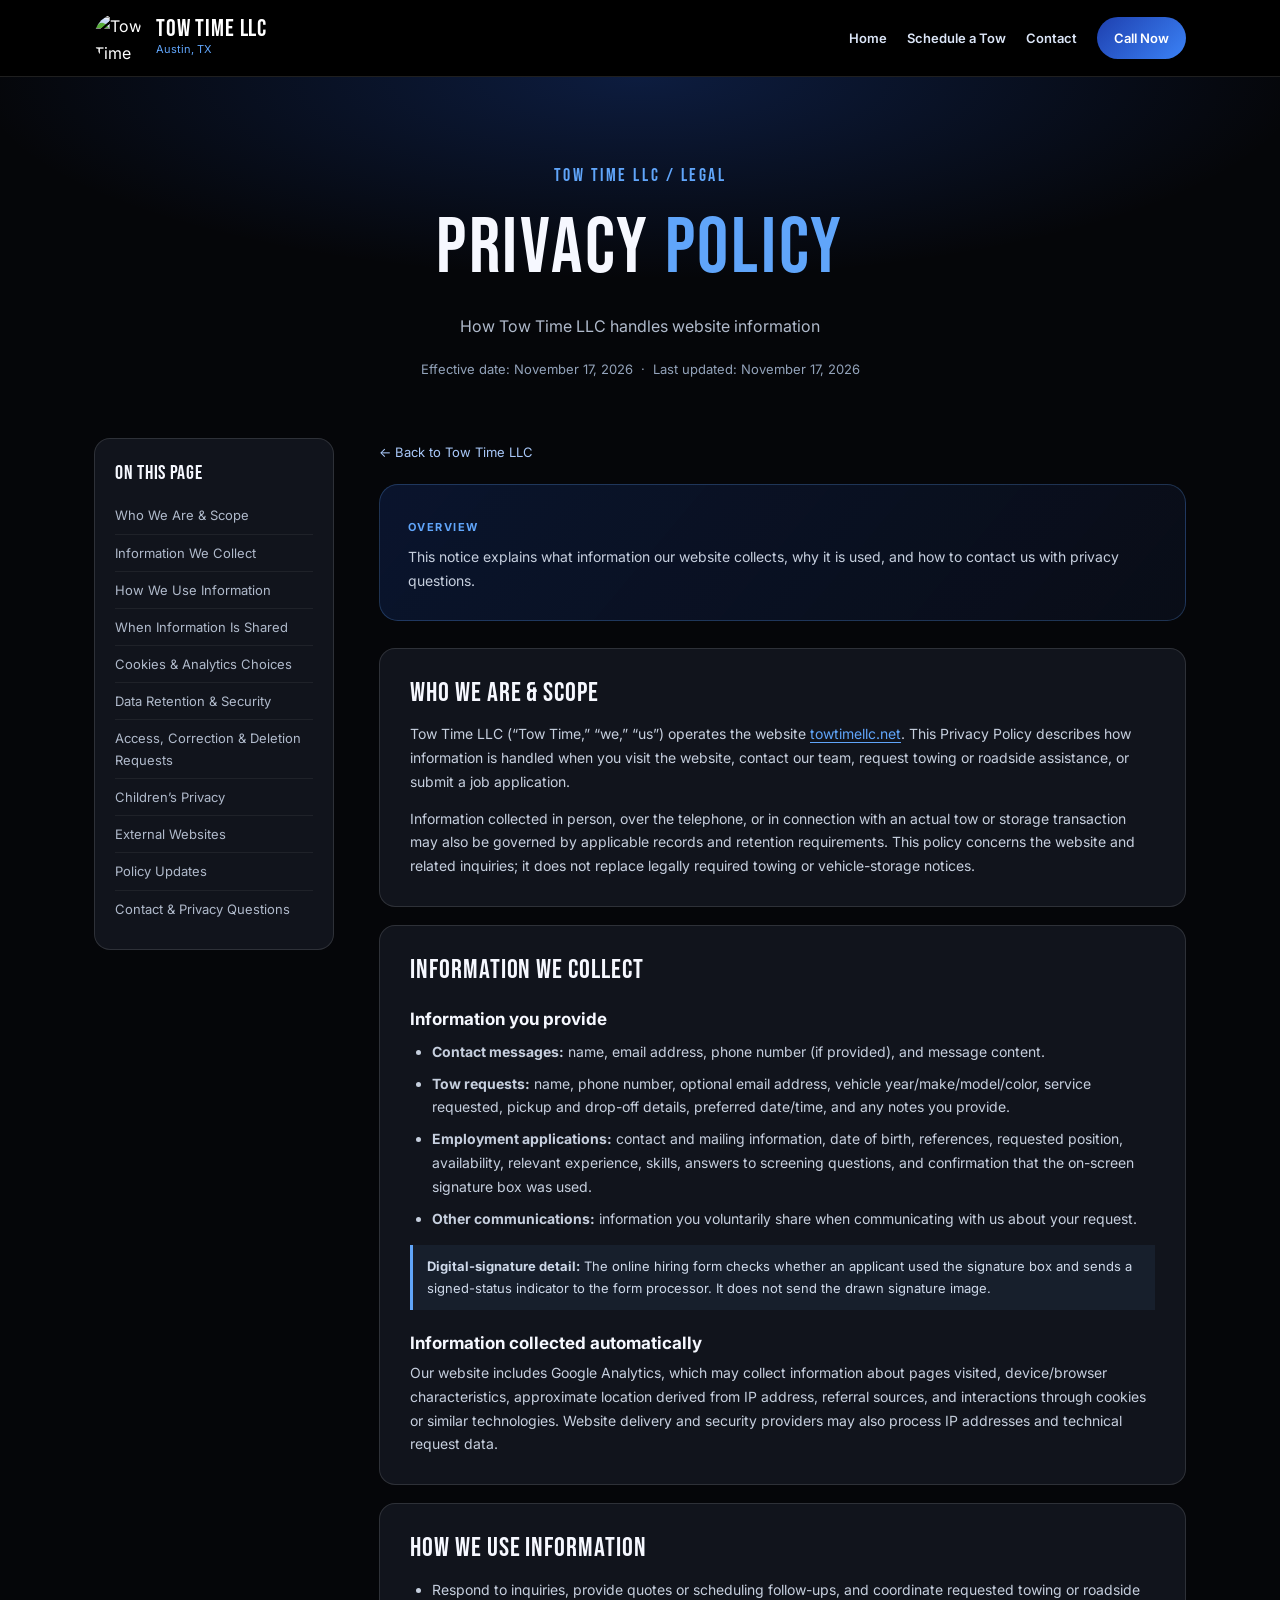
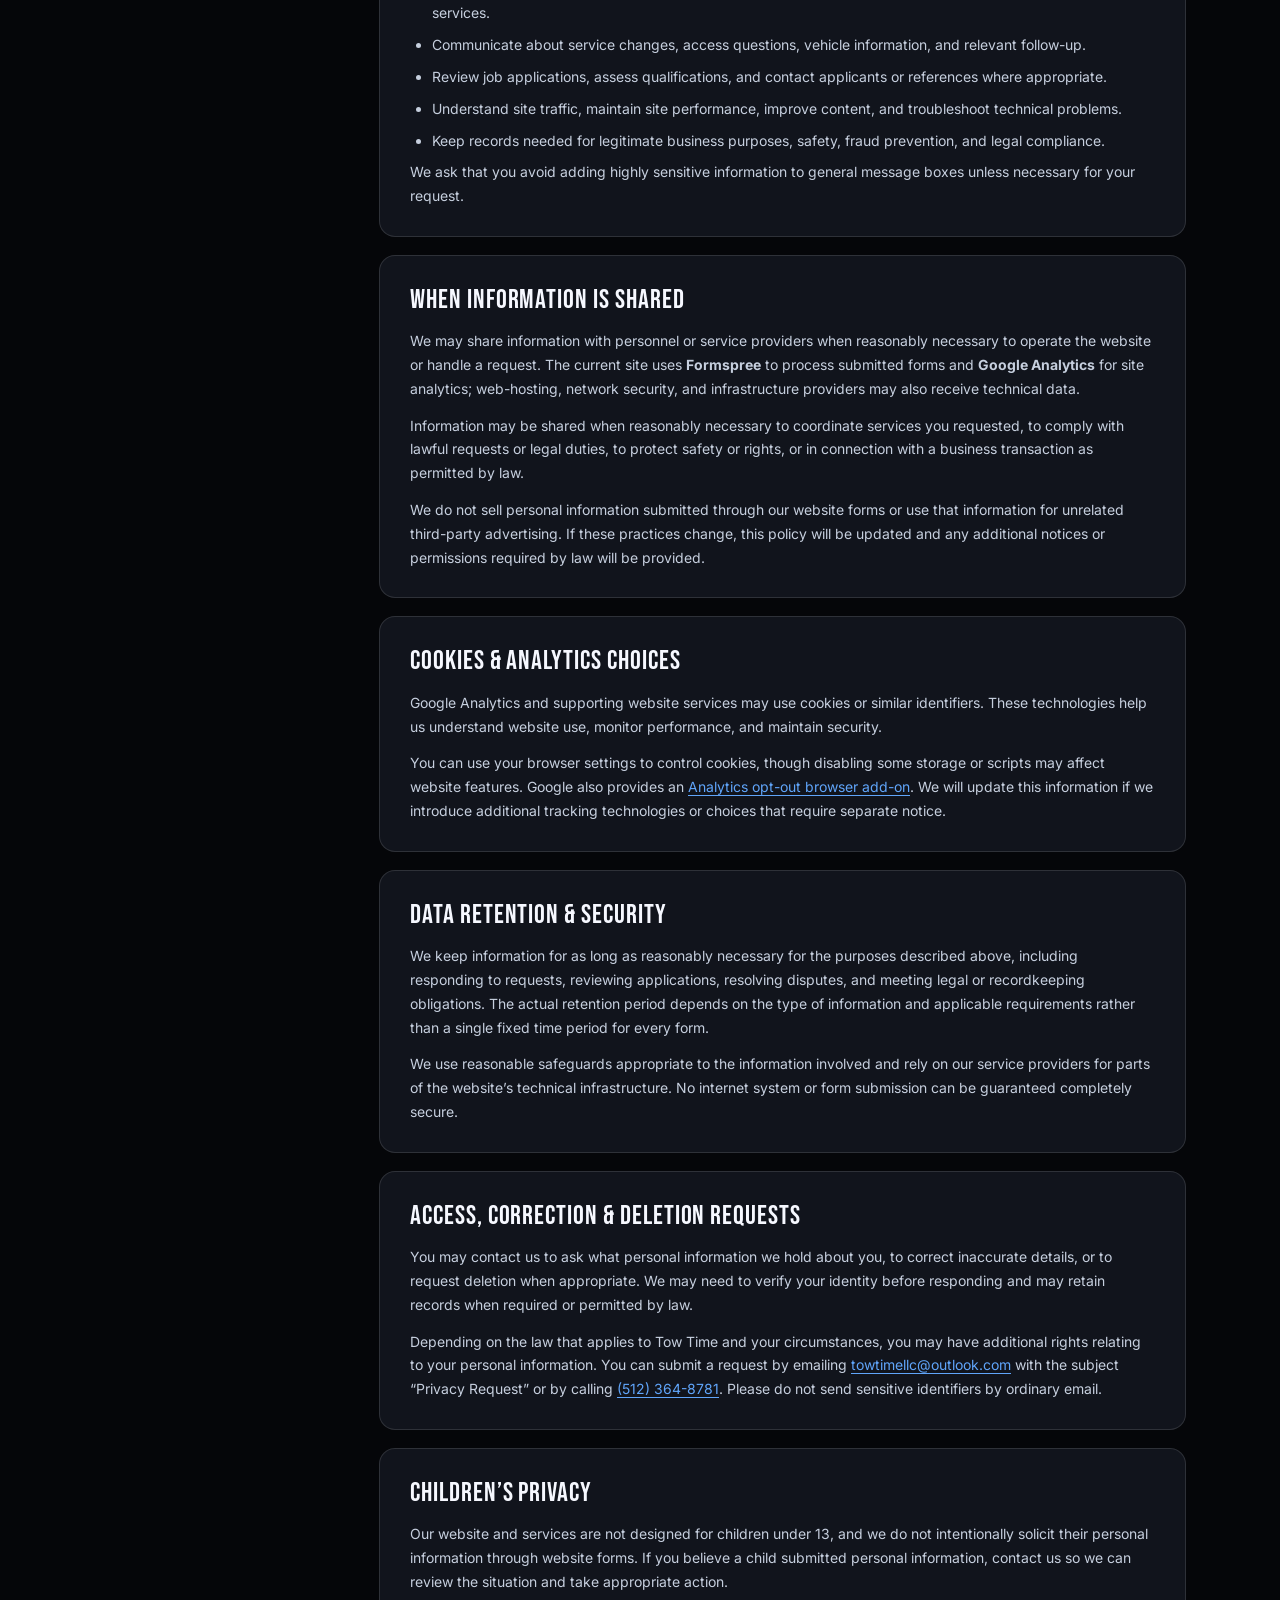
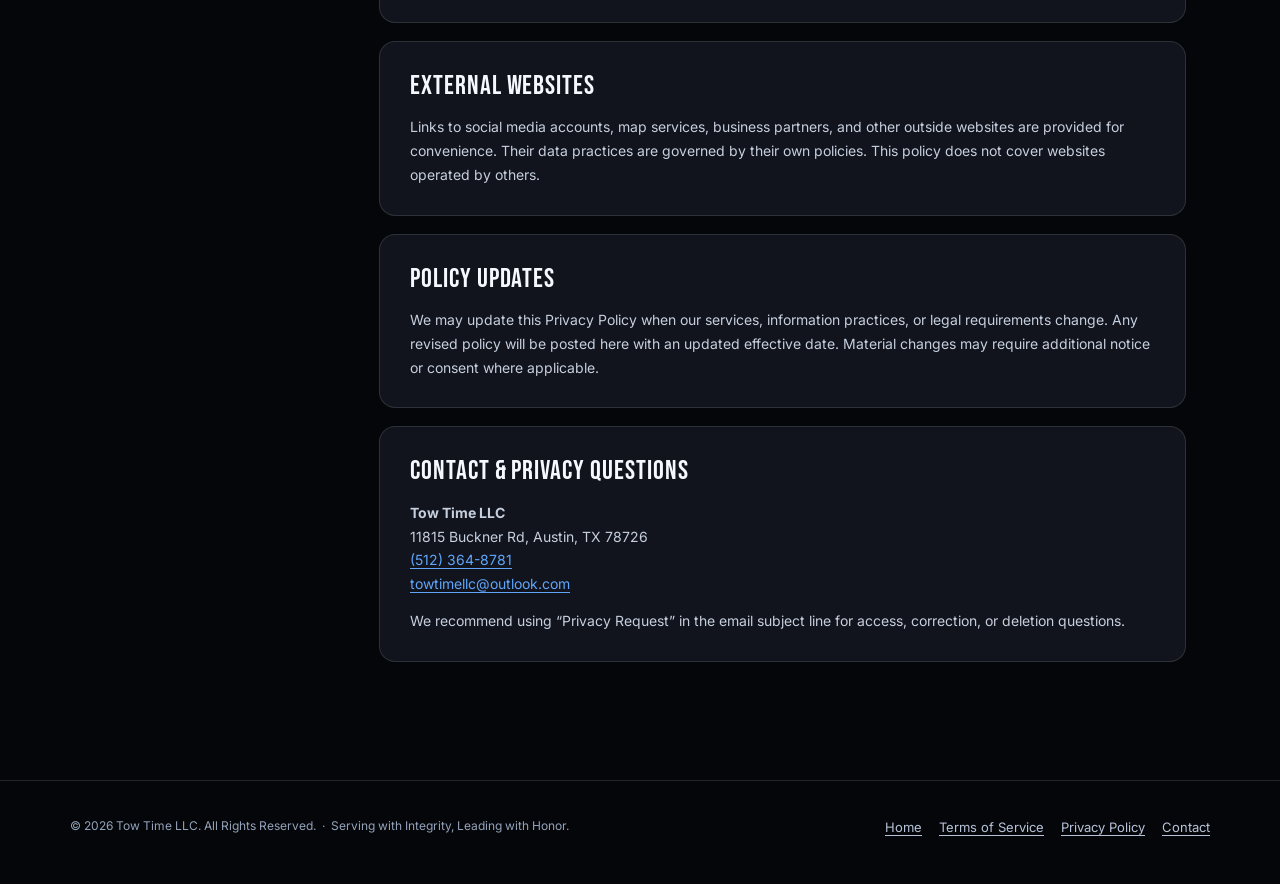
==== privacy/index.html @ bc755dc5 "Add files via upload" ====
<!doctype html>
<html lang="en"><head>
<meta charset="utf-8"><meta name="viewport" content="width=device-width, initial-scale=1">
<title>Privacy Policy | Tow Time LLC</title>
<meta name="description" content="How Tow Time LLC handles website information. Read Tow Time LLC's privacy policy.">
<link rel="canonical" href="https://towtimellc.net/privacy">
<meta property="og:type" content="website"><meta property="og:title" content="Privacy Policy | Tow Time LLC"><meta property="og:description" content="How Tow Time LLC handles website information"><meta property="og:url" content="https://towtimellc.net/privacy">
<link rel="icon" type="image/png" href="https://i.ibb.co/rKzvTGwb/Tow-Time-LL-Clock.png">
<link rel="preconnect" href="https://fonts.googleapis.com"><link rel="preconnect" href="https://fonts.gstatic.com" crossorigin>
<link href="https://fonts.googleapis.com/css2?family=Bebas+Neue&amp;family=Inter:wght@400;500;600;700&amp;display=swap" rel="stylesheet">
<link href="../assets/legal.css" rel="stylesheet">
</head><body>
<header><div class="nav">
<a class="brand" href="../" aria-label="Tow Time LLC home"><img src="https://i.ibb.co/rKzvTGwb/Tow-Time-LL-Clock.png" alt="Tow Time LLC logo"><span><span class="brand-title">TOW TIME LLC</span><span class="brand-sub">Austin, TX</span></span></a>
<nav class="nav-actions" aria-label="Main navigation"><a class="optional" href="../">Home</a><a class="optional" href="../#schedule">Schedule a Tow</a><a class="contact-nav" href="../#contact">Contact</a><a class="call" href="tel:+15123648781">Call Now</a></nav>
</div></header>
<main>
<div class="hero"><p class="eyebrow">Tow Time LLC / Legal</p><h1>Privacy <span class="accent">Policy</span></h1><p class="dek">How Tow Time LLC handles website information</p><p class="date">Effective date: November 17, 2026 &nbsp;·&nbsp; Last updated: November 17, 2026</p></div>
<div class="layout">
<aside class="toc" aria-label="On this page"><h2>On this page</h2><div class="links"><a href="#scope">Who We Are &amp; Scope</a>
<a href="#collected">Information We Collect</a>
<a href="#uses">How We Use Information</a>
<a href="#sharing">When Information Is Shared</a>
<a href="#cookies">Cookies &amp; Analytics Choices</a>
<a href="#retention">Data Retention &amp; Security</a>
<a href="#rights">Access, Correction &amp; Deletion Requests</a>
<a href="#children">Children’s Privacy</a>
<a href="#links">External Websites</a>
<a href="#changes">Policy Updates</a>
<a href="#contact">Contact &amp; Privacy Questions</a></div></aside>
<article class="legal-copy" aria-label="Privacy Policy"><a class="back-link" href="../">← Back to Tow Time LLC</a><div class="intro"><span class="kicker">Overview</span><p>This notice explains what information our website collects, why it is used, and how to contact us with privacy questions.</p></div>
<section id="scope" aria-labelledby="heading-scope"><h2 id="heading-scope">Who We Are &amp; Scope</h2><p>Tow Time LLC (“Tow Time,” “we,” “us”) operates the website <a href="https://towtimellc.net/">towtimellc.net</a>. This Privacy Policy describes how information is handled when you visit the website, contact our team, request towing or roadside assistance, or submit a job application.</p><p>Information collected in person, over the telephone, or in connection with an actual tow or storage transaction may also be governed by applicable records and retention requirements. This policy concerns the website and related inquiries; it does not replace legally required towing or vehicle-storage notices.</p></section>
<section id="collected" aria-labelledby="heading-collected"><h2 id="heading-collected">Information We Collect</h2><h3>Information you provide</h3><ul><li><strong>Contact messages:</strong> name, email address, phone number (if provided), and message content.</li><li><strong>Tow requests:</strong> name, phone number, optional email address, vehicle year/make/model/color, service requested, pickup and drop-off details, preferred date/time, and any notes you provide.</li><li><strong>Employment applications:</strong> contact and mailing information, date of birth, references, requested position, availability, relevant experience, skills, answers to screening questions, and confirmation that the on-screen signature box was used.</li><li><strong>Other communications:</strong> information you voluntarily share when communicating with us about your request.</li></ul><div class="inline-note"><strong>Digital-signature detail:</strong> The online hiring form checks whether an applicant used the signature box and sends a signed-status indicator to the form processor. It does not send the drawn signature image.</div><h3>Information collected automatically</h3><p>Our website includes Google Analytics, which may collect information about pages visited, device/browser characteristics, approximate location derived from IP address, referral sources, and interactions through cookies or similar technologies. Website delivery and security providers may also process IP addresses and technical request data.</p></section>
<section id="uses" aria-labelledby="heading-uses"><h2 id="heading-uses">How We Use Information</h2><ul><li>Respond to inquiries, provide quotes or scheduling follow-ups, and coordinate requested towing or roadside services.</li><li>Communicate about service changes, access questions, vehicle information, and relevant follow-up.</li><li>Review job applications, assess qualifications, and contact applicants or references where appropriate.</li><li>Understand site traffic, maintain site performance, improve content, and troubleshoot technical problems.</li><li>Keep records needed for legitimate business purposes, safety, fraud prevention, and legal compliance.</li></ul><p>We ask that you avoid adding highly sensitive information to general message boxes unless necessary for your request.</p></section>
<section id="sharing" aria-labelledby="heading-sharing"><h2 id="heading-sharing">When Information Is Shared</h2><p>We may share information with personnel or service providers when reasonably necessary to operate the website or handle a request. The current site uses <strong>Formspree</strong> to process submitted forms and <strong>Google Analytics</strong> for site analytics; web-hosting, network security, and infrastructure providers may also receive technical data.</p><p>Information may be shared when reasonably necessary to coordinate services you requested, to comply with lawful requests or legal duties, to protect safety or rights, or in connection with a business transaction as permitted by law.</p><p>We do not sell personal information submitted through our website forms or use that information for unrelated third-party advertising. If these practices change, this policy will be updated and any additional notices or permissions required by law will be provided.</p></section>
<section id="cookies" aria-labelledby="heading-cookies"><h2 id="heading-cookies">Cookies &amp; Analytics Choices</h2><p>Google Analytics and supporting website services may use cookies or similar identifiers. These technologies help us understand website use, monitor performance, and maintain security.</p><p>You can use your browser settings to control cookies, though disabling some storage or scripts may affect website features. Google also provides an <a href="https://tools.google.com/dlpage/gaoptout" target="_blank" rel="noopener noreferrer">Analytics opt-out browser add-on</a>. We will update this information if we introduce additional tracking technologies or choices that require separate notice.</p></section>
<section id="retention" aria-labelledby="heading-retention"><h2 id="heading-retention">Data Retention &amp; Security</h2><p>We keep information for as long as reasonably necessary for the purposes described above, including responding to requests, reviewing applications, resolving disputes, and meeting legal or recordkeeping obligations. The actual retention period depends on the type of information and applicable requirements rather than a single fixed time period for every form.</p><p>We use reasonable safeguards appropriate to the information involved and rely on our service providers for parts of the website’s technical infrastructure. No internet system or form submission can be guaranteed completely secure.</p></section>
<section id="rights" aria-labelledby="heading-rights"><h2 id="heading-rights">Access, Correction &amp; Deletion Requests</h2><p>You may contact us to ask what personal information we hold about you, to correct inaccurate details, or to request deletion when appropriate. We may need to verify your identity before responding and may retain records when required or permitted by law.</p><p>Depending on the law that applies to Tow Time and your circumstances, you may have additional rights relating to your personal information. You can submit a request by emailing <a href="mailto:towtimellc@outlook.com?subject=Privacy%20Request">towtimellc@outlook.com</a> with the subject “Privacy Request” or by calling <a href="tel:+15123648781">(512) 364-8781</a>. Please do not send sensitive identifiers by ordinary email.</p></section>
<section id="children" aria-labelledby="heading-children"><h2 id="heading-children">Children’s Privacy</h2><p>Our website and services are not designed for children under 13, and we do not intentionally solicit their personal information through website forms. If you believe a child submitted personal information, contact us so we can review the situation and take appropriate action.</p></section>
<section id="links" aria-labelledby="heading-links"><h2 id="heading-links">External Websites</h2><p>Links to social media accounts, map services, business partners, and other outside websites are provided for convenience. Their data practices are governed by their own policies. This policy does not cover websites operated by others.</p></section>
<section id="changes" aria-labelledby="heading-changes"><h2 id="heading-changes">Policy Updates</h2><p>We may update this Privacy Policy when our services, information practices, or legal requirements change. Any revised policy will be posted here with an updated effective date. Material changes may require additional notice or consent where applicable.</p></section>
<section id="contact" aria-labelledby="heading-contact"><h2 id="heading-contact">Contact &amp; Privacy Questions</h2><p><strong>Tow Time LLC</strong><br>11815 Buckner Rd, Austin, TX 78726<br><a href="tel:+15123648781">(512) 364-8781</a><br><a href="mailto:towtimellc@outlook.com?subject=Privacy%20Request">towtimellc@outlook.com</a></p><p>We recommend using “Privacy Request” in the email subject line for access, correction, or deletion questions.</p></section>
</article></div></main>
<footer><div class="inner"><p>© 2026 Tow Time LLC. All Rights Reserved. &nbsp;·&nbsp; Serving with Integrity, Leading with Honor.</p><nav aria-label="Legal and site navigation"><a href="../">Home</a><a href="../terms/" >Terms of Service</a><a href="../privacy/" aria-current="page">Privacy Policy</a><a href="../#contact">Contact</a></nav></div></footer>
</body></html>
---- assets/legal.css ----
/* Tow Time LLC — Legal pages. Shares the original brand palette. */
:root{color-scheme:dark;--bg:#050609;--surface:#11141c;--line:rgba(255,255,255,.12);--text:#f6f8ff;--muted:#b0bacb;--blue:#60a5fa;--blue-strong:#2563eb}
*{box-sizing:border-box}html{scroll-behavior:smooth;scroll-padding-top:105px}body{margin:0;background:var(--bg);color:var(--text);font-family:'Inter',Arial,sans-serif;line-height:1.7}a{color:var(--blue);text-underline-offset:3px}a:hover{color:#bfdbfe}button,a{outline-offset:3px}h1,h2,h3{line-height:1.2;margin:0}h1,h2,.brand-title,.eyebrow{font-family:'Bebas Neue',Impact,sans-serif;font-weight:400;letter-spacing:.035em}header{position:sticky;top:0;background:rgba(0,0,0,.93);backdrop-filter:blur(15px);border-bottom:1px solid var(--line);z-index:20}.nav{max-width:1140px;padding:13px 24px;margin:auto;display:flex;align-items:center;gap:18px;justify-content:space-between}.brand{display:flex;align-items:center;gap:12px;text-decoration:none;color:white;flex-shrink:0}.brand img{width:50px;height:50px;object-fit:cover;border-radius:50%}.brand-title{display:block;font-size:24px;line-height:1}.brand-sub{display:block;color:var(--blue);font-size:11px;line-height:1.6}.nav-actions{display:flex;flex-wrap:wrap;gap:20px;align-items:center}.nav-actions a{font-size:13px;color:#dbe5f7;text-decoration:none;font-weight:600}.nav-actions a:hover{color:var(--blue)}.call{color:#fff!important;background:linear-gradient(135deg,#1e40af,#3b82f6);padding:10px 17px;border-radius:999px}.call:hover{opacity:.9}.hero{padding:84px 24px 58px;background:radial-gradient(ellipse 65% 70% at 50% 0%,rgba(37,99,235,.24),transparent 80%);text-align:center}.eyebrow{color:var(--blue);font-size:18px;margin:0 0 10px;letter-spacing:.14em;text-transform:uppercase}.hero h1{font-size:clamp(48px,8vw,78px);text-transform:uppercase}.accent{color:var(--blue)}.dek{color:var(--muted);max-width:680px;margin:18px auto 0;font-size:16px}.date{font-size:13px;color:#93a3ba;margin:18px auto 0}.layout{display:grid;grid-template-columns:240px minmax(0,1fr);gap:45px;max-width:1140px;margin:0 auto;padding:0 24px 100px;align-items:start}.toc{position:sticky;top:100px;border:1px solid var(--line);border-radius:16px;background:var(--surface);padding:22px 20px;max-height:calc(100vh - 120px);overflow:auto}.toc h2{font-size:20px;margin-bottom:12px}.toc a{display:block;font-size:13px;color:var(--muted);text-decoration:none;padding:7px 0;border-bottom:1px solid rgba(255,255,255,.06)}.toc a:last-of-type{border:0}.toc a:hover{color:var(--blue)}.legal-copy{min-width:0}.intro{background:linear-gradient(130deg,rgba(37,99,235,.16),rgba(12,17,31,.65));border:1px solid rgba(96,165,250,.25);border-radius:19px;padding:27px 28px;margin-bottom:27px}.intro p{margin:0;color:#e0e8f5}.legal-copy section{background:var(--surface);border:1px solid var(--line);border-radius:16px;padding:28px 30px;margin-bottom:18px;scroll-margin-top:108px}.legal-copy h2{font-size:27px;margin-bottom:13px}.legal-copy h3{font-size:17px;font-family:Inter,sans-serif;font-weight:700;margin:23px 0 8px}.legal-copy p,.legal-copy li{font-size:14px;color:#c6cfde}.legal-copy p{margin:0 0 13px}.legal-copy p:last-child{margin-bottom:0}.legal-copy ul{padding-left:22px;margin:10px 0 0}.legal-copy li{margin-bottom:8px}.policy-contact{background:linear-gradient(135deg,rgba(30,64,175,.18),rgba(59,130,246,.05))!important}.kicker{display:inline-block;font-size:11px;letter-spacing:.13em;text-transform:uppercase;color:var(--blue);font-weight:700;margin-bottom:9px}.inline-note{border-left:3px solid var(--blue);padding:10px 14px;background:rgba(96,165,250,.07);margin:15px 0;color:#ced9ea;font-size:13px}footer{border-top:1px solid var(--line);padding:32px 24px 44px;color:#93a3ba}footer .inner{max-width:1140px;margin:auto;display:flex;gap:20px;align-items:center;justify-content:space-between;flex-wrap:wrap}footer a{font-size:13px;margin-left:17px;color:#b7c3d9}footer p{font-size:12px;margin:0}.back-link{display:inline-block;margin-bottom:20px;font-size:13px;text-decoration:none;color:#a9c8f9}@media(max-width:800px){.layout{grid-template-columns:1fr;gap:20px}.toc{position:static;max-height:none;display:block;padding:15px 19px}.toc .links{display:flex;gap:6px 16px;flex-wrap:wrap}.toc a{border:0;padding:3px 0}.toc h2{margin-bottom:5px}.hero{padding:54px 20px 38px}.legal-copy section{padding:23px 20px}.intro{padding:23px 20px}.nav-actions .optional{display:none}}@media(max-width:500px){.nav{padding:10px 16px}.brand img{width:42px;height:42px}.brand-title{font-size:21px}.nav-actions{gap:9px}.nav-actions .contact-nav{display:none}.nav-actions .call{font-size:12px;padding:9px 12px}.layout{padding:0 15px 65px}.hero h1{font-size:48px}.hero .dek{font-size:14px}footer .inner{display:block}footer nav{margin-top:16px}footer a{margin:0 16px 0 0}}@media(prefers-reduced-motion:reduce){html{scroll-behavior:auto}}
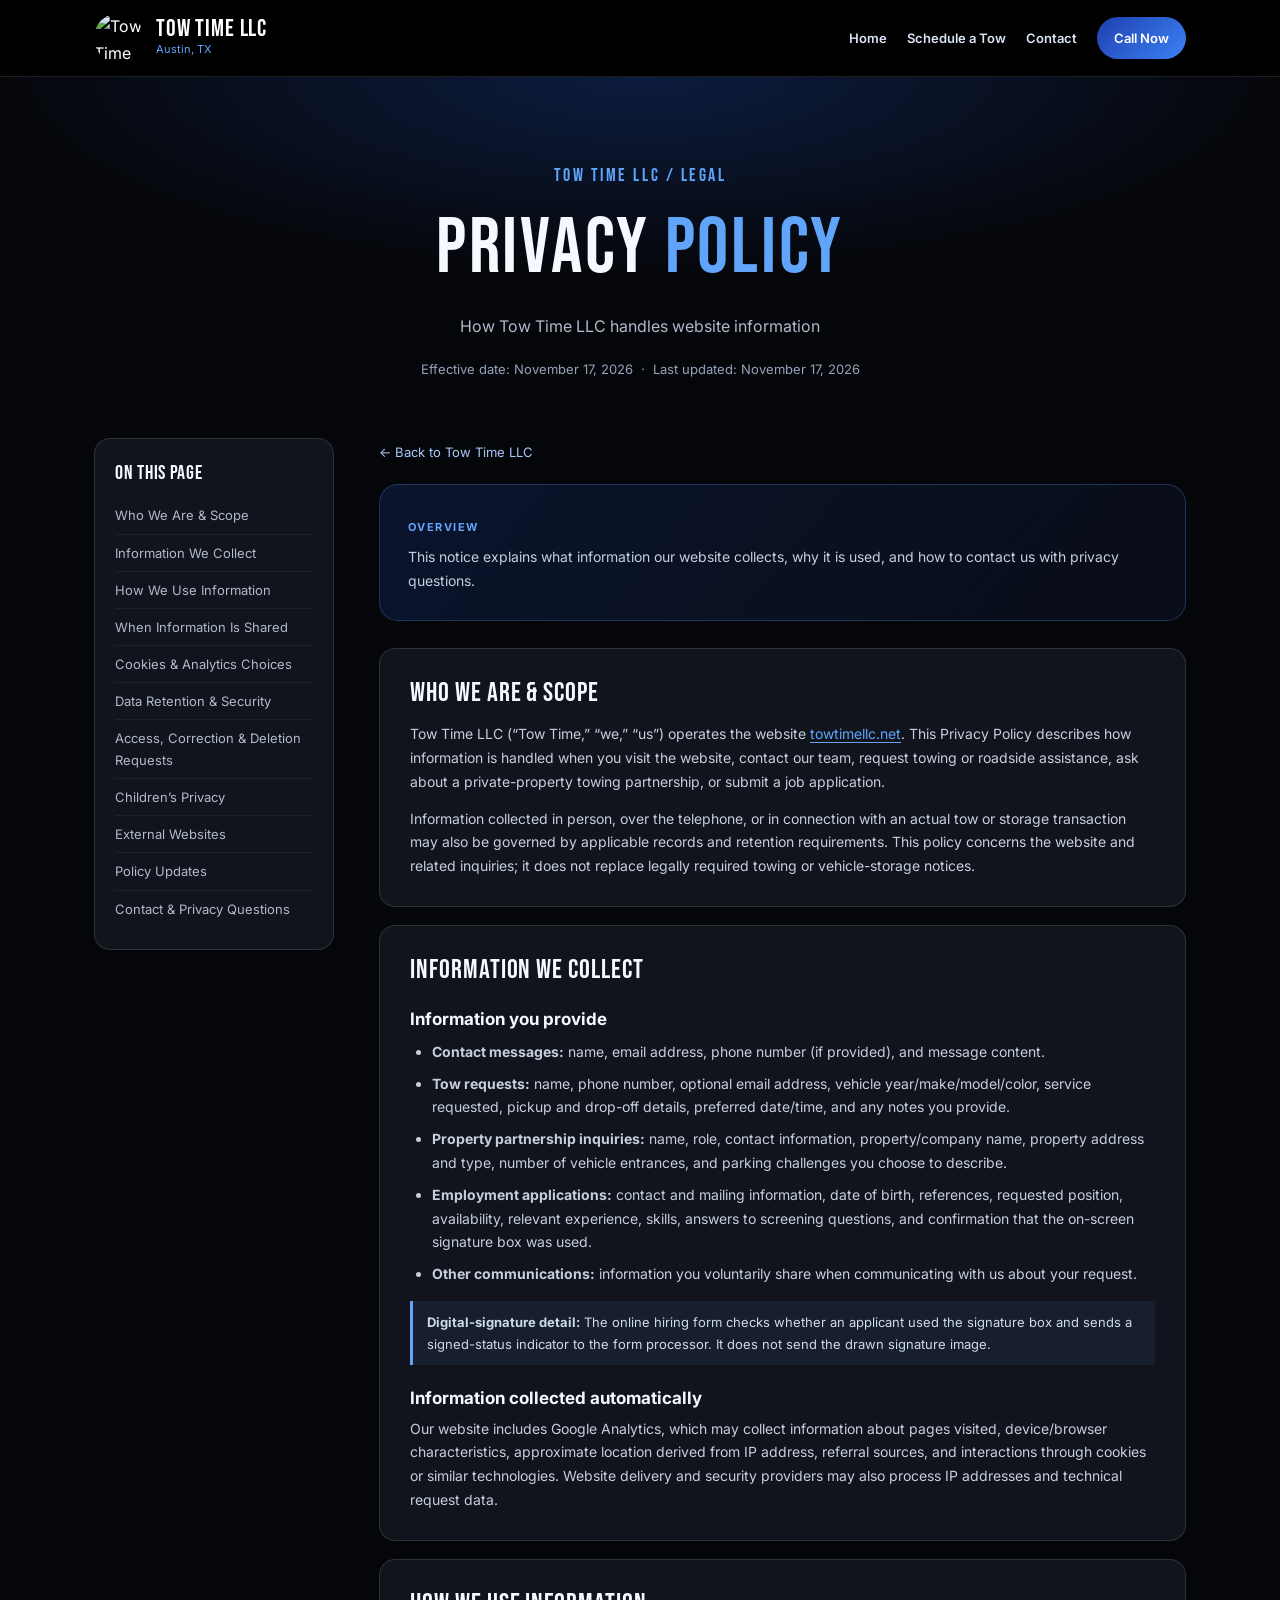
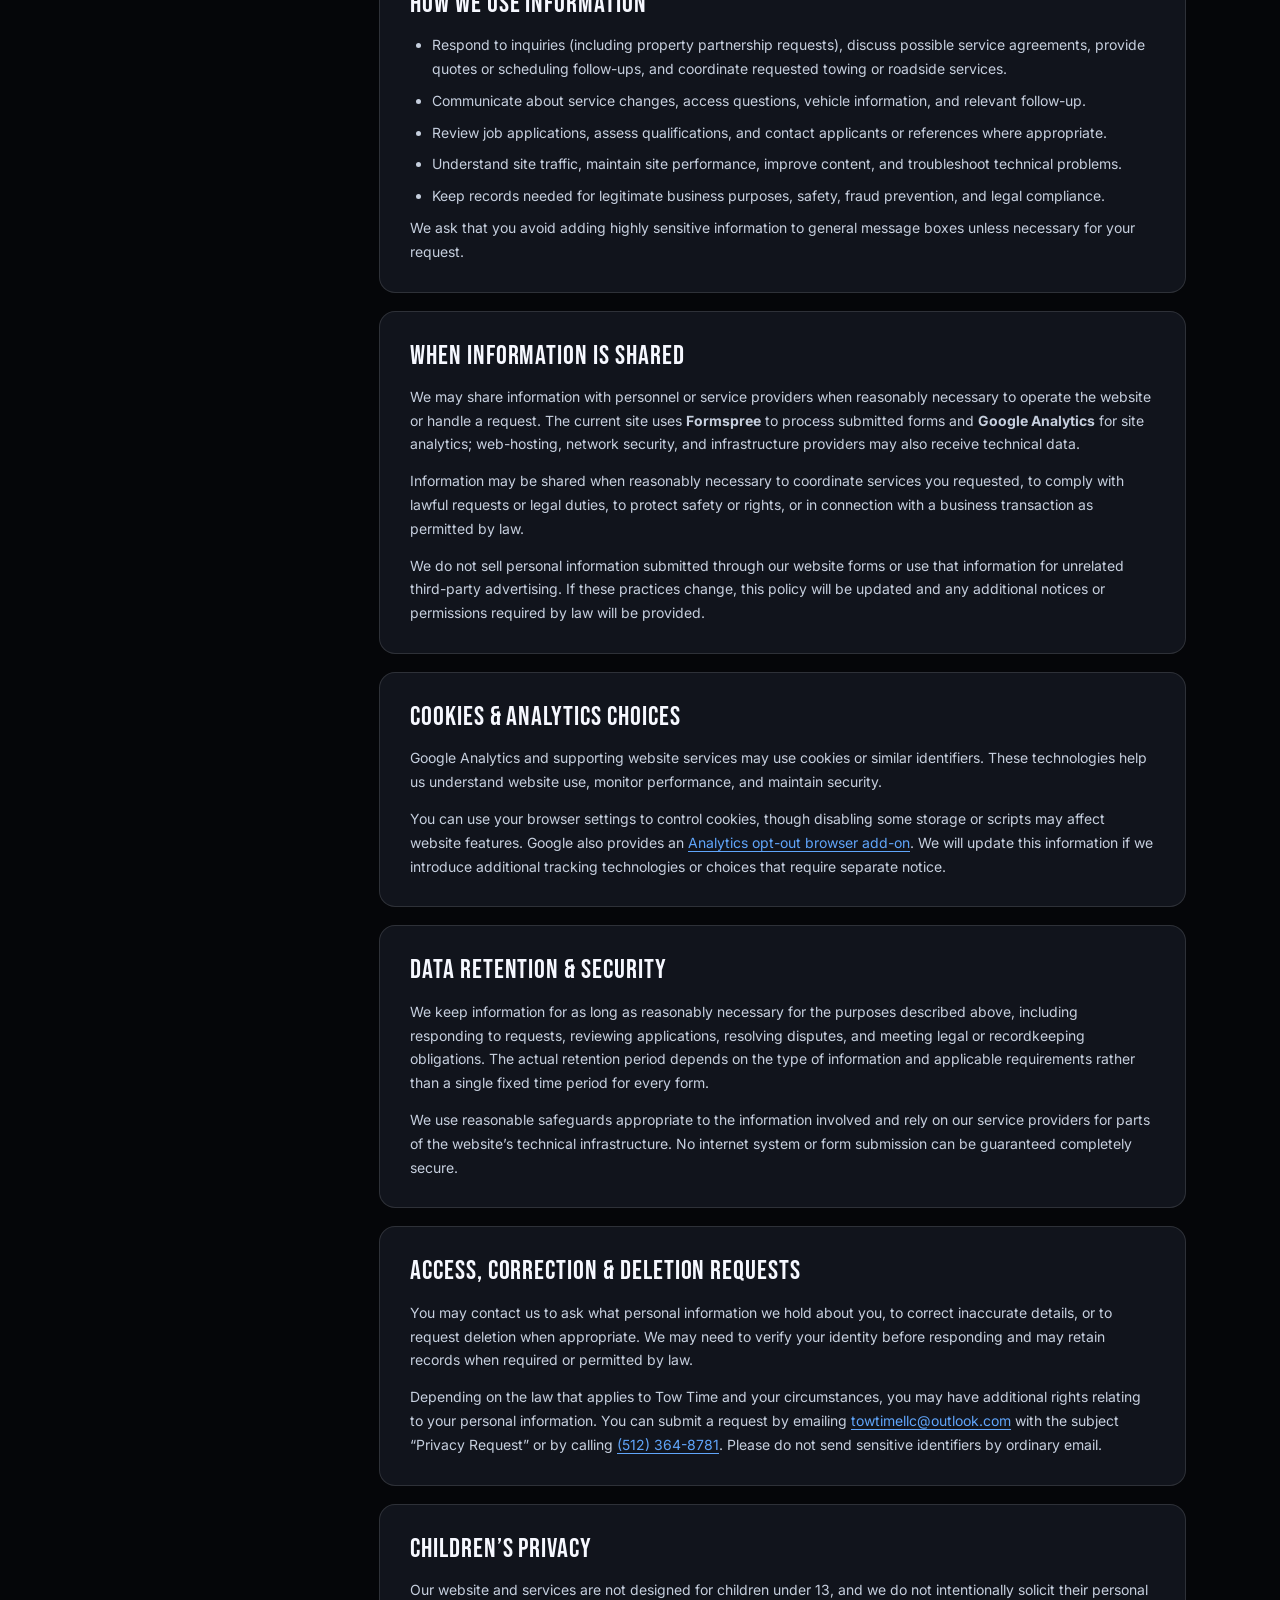
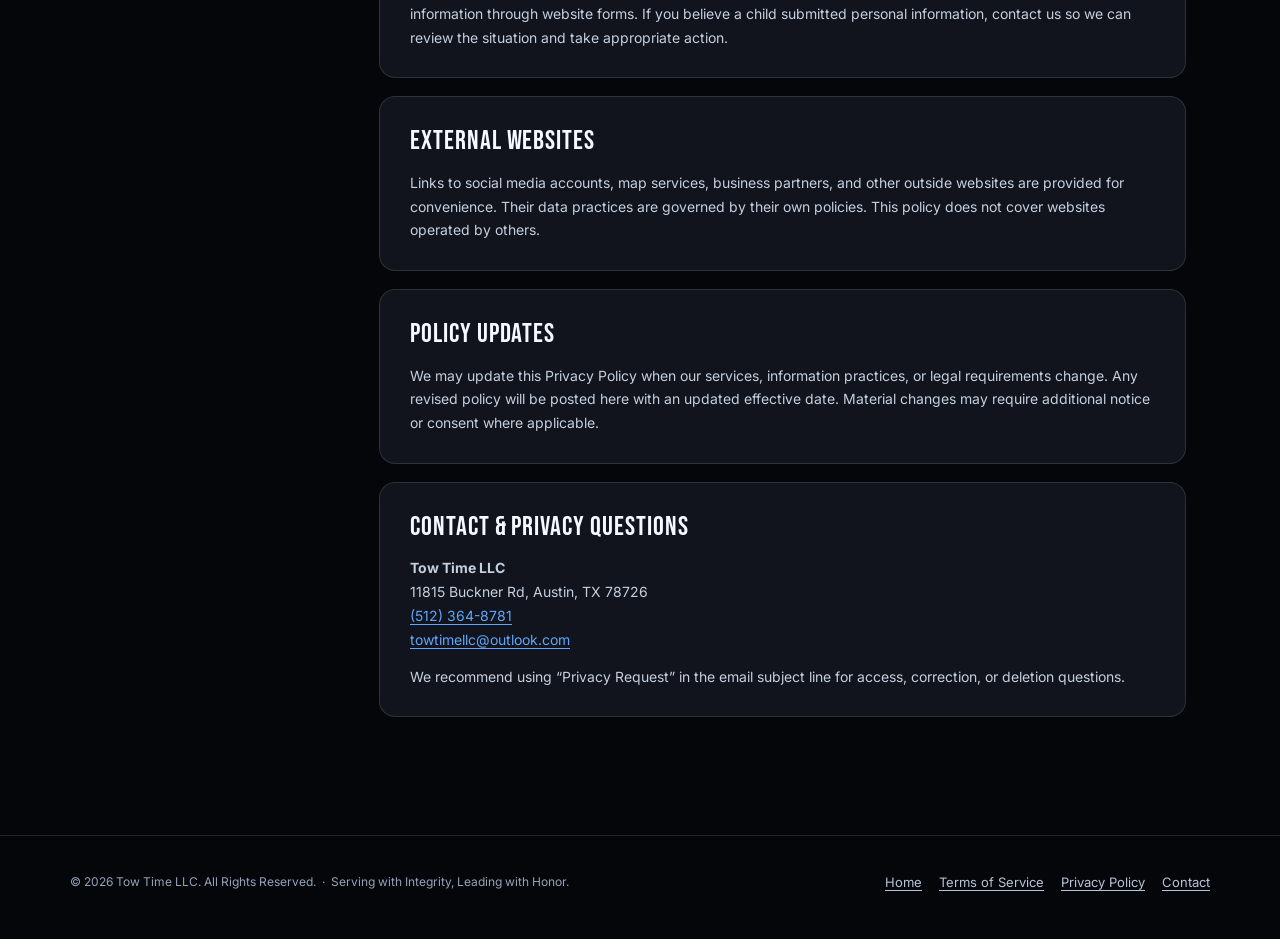
==== commit c2c428be: "Add files via upload" ====
--- a/privacy/index.html
+++ b/privacy/index.html
@@ -29,9 +29,9 @@
 <a href="#changes">Policy Updates</a>
 <a href="#contact">Contact &amp; Privacy Questions</a></div></aside>
 <article class="legal-copy" aria-label="Privacy Policy"><a class="back-link" href="../">← Back to Tow Time LLC</a><div class="intro"><span class="kicker">Overview</span><p>This notice explains what information our website collects, why it is used, and how to contact us with privacy questions.</p></div>
-<section id="scope" aria-labelledby="heading-scope"><h2 id="heading-scope">Who We Are &amp; Scope</h2><p>Tow Time LLC (“Tow Time,” “we,” “us”) operates the website <a href="https://towtimellc.net/">towtimellc.net</a>. This Privacy Policy describes how information is handled when you visit the website, contact our team, request towing or roadside assistance, or submit a job application.</p><p>Information collected in person, over the telephone, or in connection with an actual tow or storage transaction may also be governed by applicable records and retention requirements. This policy concerns the website and related inquiries; it does not replace legally required towing or vehicle-storage notices.</p></section>
-<section id="collected" aria-labelledby="heading-collected"><h2 id="heading-collected">Information We Collect</h2><h3>Information you provide</h3><ul><li><strong>Contact messages:</strong> name, email address, phone number (if provided), and message content.</li><li><strong>Tow requests:</strong> name, phone number, optional email address, vehicle year/make/model/color, service requested, pickup and drop-off details, preferred date/time, and any notes you provide.</li><li><strong>Employment applications:</strong> contact and mailing information, date of birth, references, requested position, availability, relevant experience, skills, answers to screening questions, and confirmation that the on-screen signature box was used.</li><li><strong>Other communications:</strong> information you voluntarily share when communicating with us about your request.</li></ul><div class="inline-note"><strong>Digital-signature detail:</strong> The online hiring form checks whether an applicant used the signature box and sends a signed-status indicator to the form processor. It does not send the drawn signature image.</div><h3>Information collected automatically</h3><p>Our website includes Google Analytics, which may collect information about pages visited, device/browser characteristics, approximate location derived from IP address, referral sources, and interactions through cookies or similar technologies. Website delivery and security providers may also process IP addresses and technical request data.</p></section>
-<section id="uses" aria-labelledby="heading-uses"><h2 id="heading-uses">How We Use Information</h2><ul><li>Respond to inquiries, provide quotes or scheduling follow-ups, and coordinate requested towing or roadside services.</li><li>Communicate about service changes, access questions, vehicle information, and relevant follow-up.</li><li>Review job applications, assess qualifications, and contact applicants or references where appropriate.</li><li>Understand site traffic, maintain site performance, improve content, and troubleshoot technical problems.</li><li>Keep records needed for legitimate business purposes, safety, fraud prevention, and legal compliance.</li></ul><p>We ask that you avoid adding highly sensitive information to general message boxes unless necessary for your request.</p></section>
+<section id="scope" aria-labelledby="heading-scope"><h2 id="heading-scope">Who We Are &amp; Scope</h2><p>Tow Time LLC (“Tow Time,” “we,” “us”) operates the website <a href="https://towtimellc.net/">towtimellc.net</a>. This Privacy Policy describes how information is handled when you visit the website, contact our team, request towing or roadside assistance, ask about a private-property towing partnership, or submit a job application.</p><p>Information collected in person, over the telephone, or in connection with an actual tow or storage transaction may also be governed by applicable records and retention requirements. This policy concerns the website and related inquiries; it does not replace legally required towing or vehicle-storage notices.</p></section>
+<section id="collected" aria-labelledby="heading-collected"><h2 id="heading-collected">Information We Collect</h2><h3>Information you provide</h3><ul><li><strong>Contact messages:</strong> name, email address, phone number (if provided), and message content.</li><li><strong>Tow requests:</strong> name, phone number, optional email address, vehicle year/make/model/color, service requested, pickup and drop-off details, preferred date/time, and any notes you provide.</li><li><strong>Property partnership inquiries:</strong> name, role, contact information, property/company name, property address and type, number of vehicle entrances, and parking challenges you choose to describe.</li><li><strong>Employment applications:</strong> contact and mailing information, date of birth, references, requested position, availability, relevant experience, skills, answers to screening questions, and confirmation that the on-screen signature box was used.</li><li><strong>Other communications:</strong> information you voluntarily share when communicating with us about your request.</li></ul><div class="inline-note"><strong>Digital-signature detail:</strong> The online hiring form checks whether an applicant used the signature box and sends a signed-status indicator to the form processor. It does not send the drawn signature image.</div><h3>Information collected automatically</h3><p>Our website includes Google Analytics, which may collect information about pages visited, device/browser characteristics, approximate location derived from IP address, referral sources, and interactions through cookies or similar technologies. Website delivery and security providers may also process IP addresses and technical request data.</p></section>
+<section id="uses" aria-labelledby="heading-uses"><h2 id="heading-uses">How We Use Information</h2><ul><li>Respond to inquiries (including property partnership requests), discuss possible service agreements, provide quotes or scheduling follow-ups, and coordinate requested towing or roadside services.</li><li>Communicate about service changes, access questions, vehicle information, and relevant follow-up.</li><li>Review job applications, assess qualifications, and contact applicants or references where appropriate.</li><li>Understand site traffic, maintain site performance, improve content, and troubleshoot technical problems.</li><li>Keep records needed for legitimate business purposes, safety, fraud prevention, and legal compliance.</li></ul><p>We ask that you avoid adding highly sensitive information to general message boxes unless necessary for your request.</p></section>
 <section id="sharing" aria-labelledby="heading-sharing"><h2 id="heading-sharing">When Information Is Shared</h2><p>We may share information with personnel or service providers when reasonably necessary to operate the website or handle a request. The current site uses <strong>Formspree</strong> to process submitted forms and <strong>Google Analytics</strong> for site analytics; web-hosting, network security, and infrastructure providers may also receive technical data.</p><p>Information may be shared when reasonably necessary to coordinate services you requested, to comply with lawful requests or legal duties, to protect safety or rights, or in connection with a business transaction as permitted by law.</p><p>We do not sell personal information submitted through our website forms or use that information for unrelated third-party advertising. If these practices change, this policy will be updated and any additional notices or permissions required by law will be provided.</p></section>
 <section id="cookies" aria-labelledby="heading-cookies"><h2 id="heading-cookies">Cookies &amp; Analytics Choices</h2><p>Google Analytics and supporting website services may use cookies or similar identifiers. These technologies help us understand website use, monitor performance, and maintain security.</p><p>You can use your browser settings to control cookies, though disabling some storage or scripts may affect website features. Google also provides an <a href="https://tools.google.com/dlpage/gaoptout" target="_blank" rel="noopener noreferrer">Analytics opt-out browser add-on</a>. We will update this information if we introduce additional tracking technologies or choices that require separate notice.</p></section>
 <section id="retention" aria-labelledby="heading-retention"><h2 id="heading-retention">Data Retention &amp; Security</h2><p>We keep information for as long as reasonably necessary for the purposes described above, including responding to requests, reviewing applications, resolving disputes, and meeting legal or recordkeeping obligations. The actual retention period depends on the type of information and applicable requirements rather than a single fixed time period for every form.</p><p>We use reasonable safeguards appropriate to the information involved and rely on our service providers for parts of the website’s technical infrastructure. No internet system or form submission can be guaranteed completely secure.</p></section>
